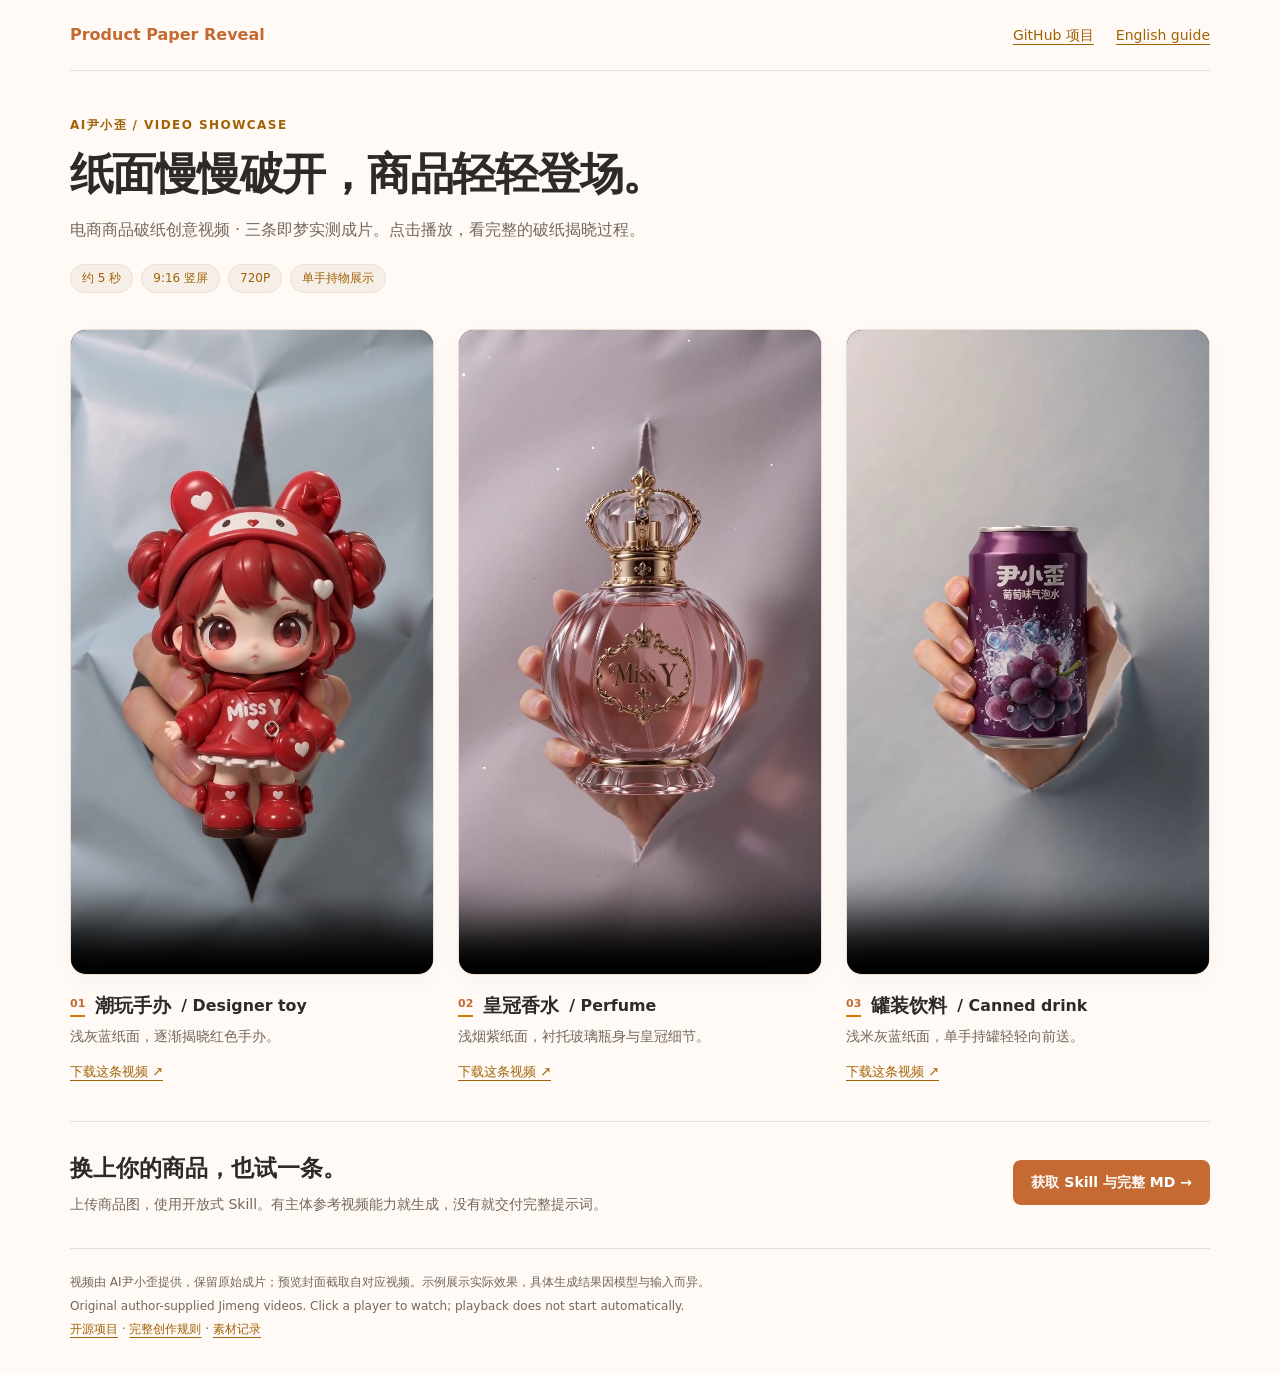
==== index.html @ 09f2bf56 "Add playable product video gallery on GitHub Pages" ====
<!doctype html>
<html lang="zh-CN">
<head>
  <meta charset="utf-8">
  <meta name="viewport" content="width=device-width, initial-scale=1">
  <meta name="description" content="电商商品破纸创意视频：潮玩、香水、饮料三条即梦实测成片，点击直接播放。上传商品图即可使用开放式 Agent Skill。">
  <meta name="theme-color" content="#FFFaf5">
  <title>效果预览 · 电商商品破纸创意视频</title>
  <style>
    :root{color-scheme:light;--ink:#2F2A25;--muted:#75675b;--paper:#FFFaf5;--accent:#C46A32;--gold:#D97706;--deep:#A16207;--line:#EADFD4}
    *{box-sizing:border-box}body{margin:0;background:var(--paper);color:var(--ink);font-family:system-ui,-apple-system,"Segoe UI","Microsoft YaHei",sans-serif;line-height:1.65}
    a{color:var(--deep);text-underline-offset:4px}a:hover{color:var(--accent)}a:focus-visible,video:focus-visible{outline:3px solid var(--gold);outline-offset:5px}
    .wrap{width:min(1140px,calc(100% - 40px));margin:auto}.top{padding:22px 0;border-bottom:1px solid var(--line);display:flex;justify-content:space-between;gap:16px;align-items:center}.brand{font-weight:750;color:var(--accent);text-decoration:none}.top nav{display:flex;gap:22px;font-size:14px}
    header{padding:45px 0 28px}.eyebrow{font-size:12px;color:var(--deep);font-weight:750;letter-spacing:.12em;margin:0 0 10px}h1{font-size:clamp(28px,4vw,44px);line-height:1.25;letter-spacing:-.035em;margin:0 0 16px}header p{max-width:720px;margin:0;color:var(--muted)}.tags{display:flex;gap:8px;flex-wrap:wrap;margin-top:20px}.tags span{font-size:12px;padding:4px 11px;border:1px solid var(--line);border-radius:20px;color:var(--deep);background:#F6EFE8}
    .gallery{display:grid;grid-template-columns:repeat(3,minmax(0,1fr));gap:24px;padding:8px 0 36px}.card{min-width:0;scroll-margin-top:24px}.media{background:#e8e0d9;overflow:hidden;border-radius:16px;border:1px solid var(--line);box-shadow:0 6px 24px #2f2a2508}video{display:block;width:100%;aspect-ratio:9/16;object-fit:contain;background:#201d1a}h2{font-size:19px;margin:15px 0 4px;display:flex;align-items:center;gap:10px}.number{font-size:11px;color:var(--accent);font-weight:700;border-bottom:2px solid var(--gold);padding-bottom:2px}.card p{font-size:14px;color:var(--muted);margin:0 0 10px}.download{font-size:13px}.start{border-top:1px solid var(--line);padding:28px 0 32px;display:flex;align-items:center;justify-content:space-between;gap:24px}.start h2{margin:0 0 5px;font-size:23px}.start p{margin:0;color:var(--muted);font-size:14px}.button{display:inline-block;flex-shrink:0;padding:11px 18px;background:var(--accent);color:white;border-radius:8px;text-decoration:none;font-size:14px;font-weight:650}.button:hover{background:#a85225;color:white}footer{border-top:1px solid var(--line);padding:20px 0 30px;color:var(--muted);font-size:12px}footer p{margin:4px 0}
    @media(max-width:760px){.gallery{grid-template-columns:1fr;max-width:420px;margin:auto;gap:32px}.wrap{width:calc(100% - 32px)}header{padding-top:30px}.top{align-items:flex-start}.top nav{gap:12px;font-size:12px}.brand{font-size:14px}.start{align-items:flex-start;flex-direction:column}.card{scroll-margin-top:16px}}
    @media(prefers-reduced-motion:reduce){*{scroll-behavior:auto!important}}
  </style>
</head>
<body>
  <div class="wrap">
    <div class="top">
      <a class="brand" href="https://github.com/yinxiaowai/ecommerce-paper-reveal-video">Product Paper Reveal</a>
      <nav aria-label="项目导航"><a href="https://github.com/yinxiaowai/ecommerce-paper-reveal-video">GitHub 项目</a><a href="https://github.com/yinxiaowai/ecommerce-paper-reveal-video/blob/main/README_EN.md" lang="en">English guide</a></nav>
    </div>
    <header>
      <p class="eyebrow">AI尹小歪 / VIDEO SHOWCASE</p>
      <h1>纸面慢慢破开，商品轻轻登场。</h1>
      <p>电商商品破纸创意视频 · 三条即梦实测成片。点击播放，看完整的破纸揭晓过程。</p>
      <div class="tags" aria-label="视频规格"><span>约 5 秒</span><span>9:16 竖屏</span><span>720P</span><span>单手持物展示</span></div>
    </header>
    <main>
      <div class="gallery" aria-label="视频效果预览">
        <article class="card" id="video-01">
          <div class="media"><video controls playsinline preload="metadata" poster="assets/images/video-01-poster.jpg" aria-label="潮玩手办破纸展示视频"><source src="assets/videos/video-01.mp4" type="video/mp4">浏览器暂不支持视频播放，<a href="assets/videos/video-01.mp4">下载视频</a>。</video></div>
          <h2><span class="number">01</span>潮玩手办 <small lang="en">/ Designer toy</small></h2>
          <p>浅灰蓝纸面，逐渐揭晓红色手办。</p>
          <a class="download" href="assets/videos/video-01.mp4" download>下载这条视频 ↗</a>
        </article>
        <article class="card" id="video-02">
          <div class="media"><video controls playsinline preload="metadata" poster="assets/images/video-02-poster.jpg" aria-label="皇冠香水破纸展示视频"><source src="assets/videos/video-02.mp4" type="video/mp4">浏览器暂不支持视频播放，<a href="assets/videos/video-02.mp4">下载视频</a>。</video></div>
          <h2><span class="number">02</span>皇冠香水 <small lang="en">/ Perfume</small></h2>
          <p>浅烟紫纸面，衬托玻璃瓶身与皇冠细节。</p>
          <a class="download" href="assets/videos/video-02.mp4" download>下载这条视频 ↗</a>
        </article>
        <article class="card" id="video-03">
          <div class="media"><video controls playsinline preload="metadata" poster="assets/images/video-03-poster.jpg" aria-label="罐装饮料破纸展示视频"><source src="assets/videos/video-03.mp4" type="video/mp4">浏览器暂不支持视频播放，<a href="assets/videos/video-03.mp4">下载视频</a>。</video></div>
          <h2><span class="number">03</span>罐装饮料 <small lang="en">/ Canned drink</small></h2>
          <p>浅米灰蓝纸面，单手持罐轻轻向前送。</p>
          <a class="download" href="assets/videos/video-03.mp4" download>下载这条视频 ↗</a>
        </article>
      </div>
      <section class="start" aria-labelledby="start-title">
        <div><h2 id="start-title">换上你的商品，也试一条。</h2><p>上传商品图，使用开放式 Skill。有主体参考视频能力就生成，没有就交付完整提示词。</p></div>
        <a class="button" href="https://github.com/yinxiaowai/ecommerce-paper-reveal-video#方法一安装为-skill">获取 Skill 与完整 MD →</a>
      </section>
    </main>
    <footer>
      <p>视频由 AI尹小歪提供，保留原始成片；预览封面截取自对应视频。示例展示实际效果，具体生成结果因模型与输入而异。</p>
      <p lang="en">Original author-supplied Jimeng videos. Click a player to watch; playback does not start automatically.</p>
      <p><a href="https://github.com/yinxiaowai/ecommerce-paper-reveal-video">开源项目</a> · <a href="https://github.com/yinxiaowai/ecommerce-paper-reveal-video/blob/v1.0.0/references/paper-reveal-prompt.zh-CN.md">完整创作规则</a> · <a href="assets/videos/manifest.json">素材记录</a></p>
    </footer>
  </div>
  <script>
    // Keep audio from separate previews from overlapping.
    document.querySelectorAll('video').forEach(player => {
      player.addEventListener('play', () => {
        document.querySelectorAll('video').forEach(other => { if (other !== player) other.pause(); });
      });
    });
  </script>
</body>
</html>
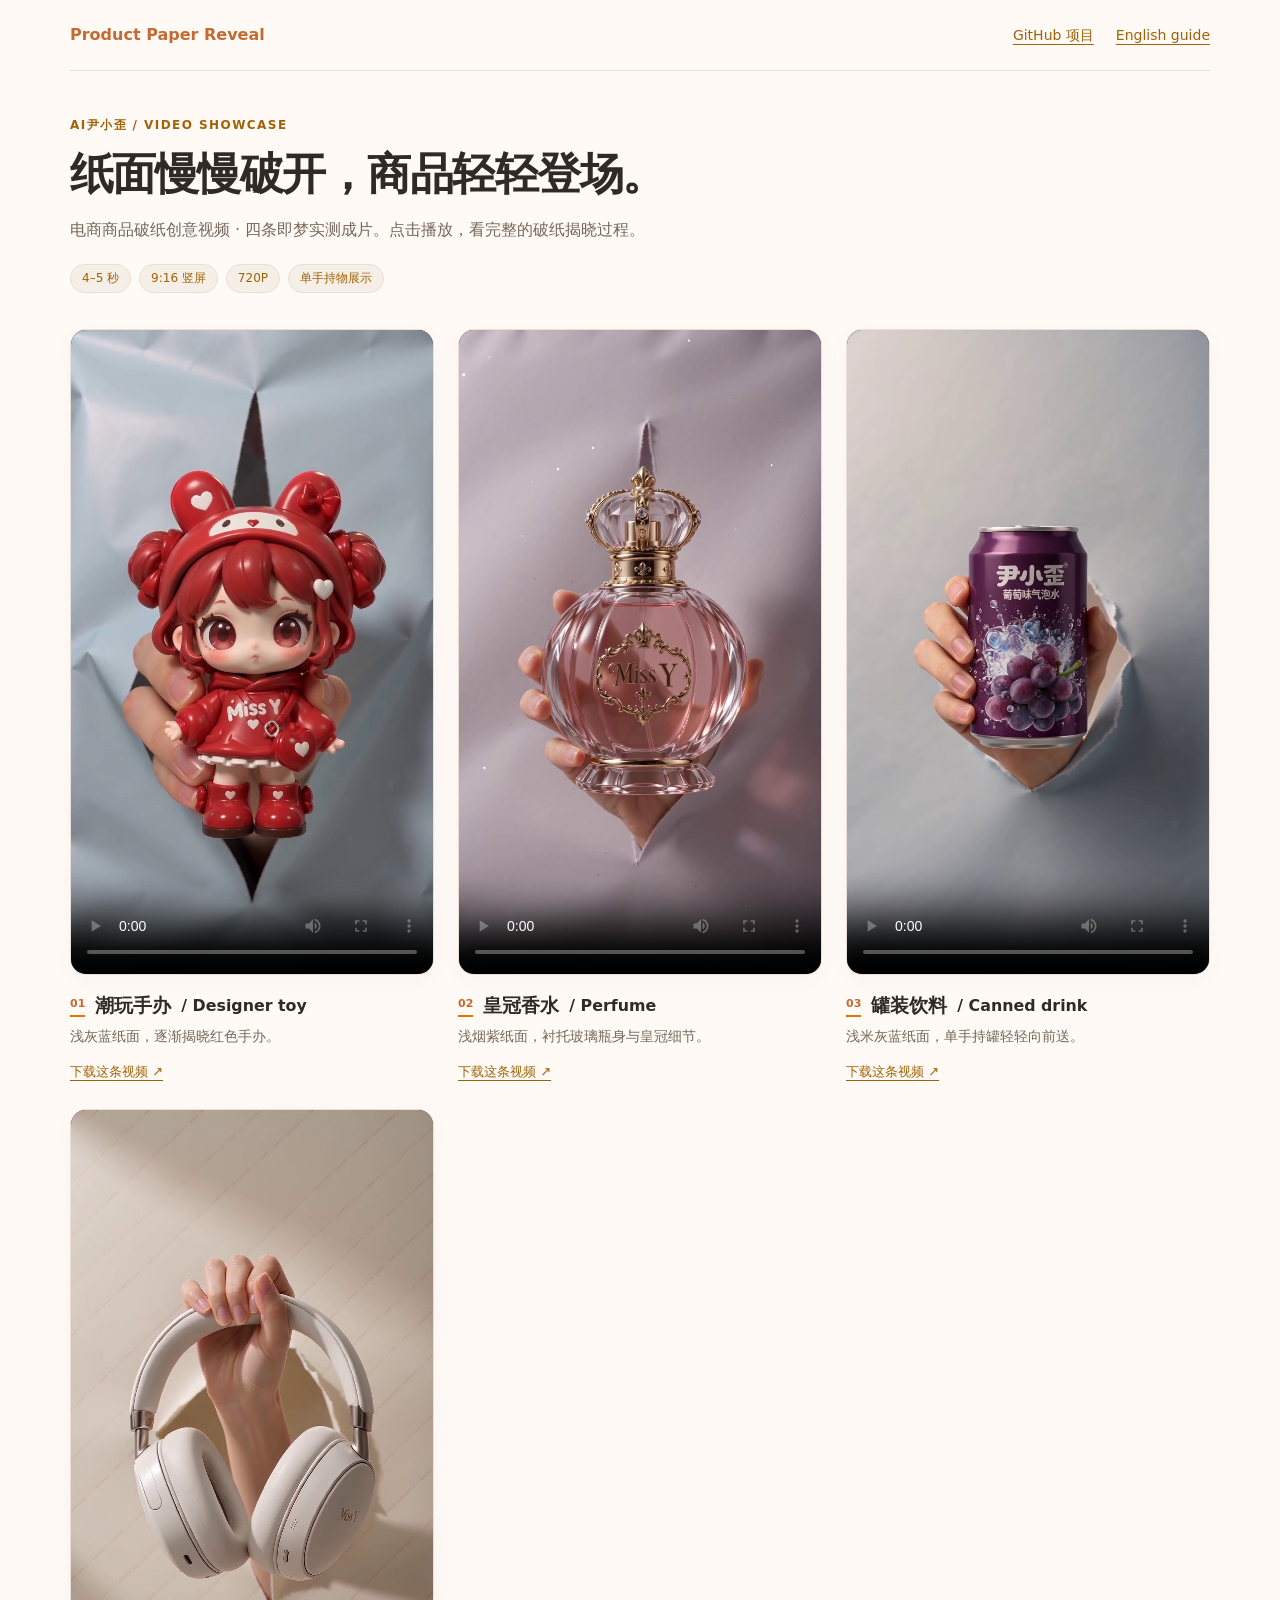
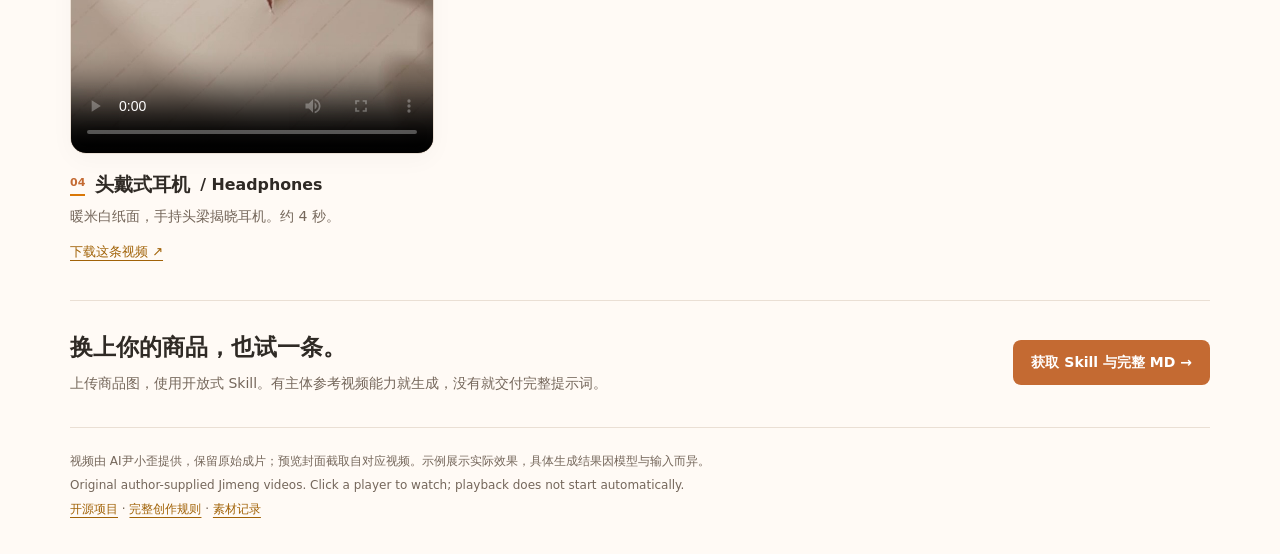
==== commit 0e6f252c: "Add headphone paper reveal video preview" ====
--- a/index.html
+++ b/index.html
@@ -3,7 +3,7 @@
 <head>
   <meta charset="utf-8">
   <meta name="viewport" content="width=device-width, initial-scale=1">
-  <meta name="description" content="电商商品破纸创意视频：潮玩、香水、饮料三条即梦实测成片，点击直接播放。上传商品图即可使用开放式 Agent Skill。">
+  <meta name="description" content="电商商品破纸创意视频：潮玩、香水、饮料、耳机四条即梦实测成片，点击直接播放。上传商品图即可使用开放式 Agent Skill。">
   <meta name="theme-color" content="#FFFaf5">
   <title>效果预览 · 电商商品破纸创意视频</title>
   <style>
@@ -26,8 +26,8 @@
     <header>
       <p class="eyebrow">AI尹小歪 / VIDEO SHOWCASE</p>
       <h1>纸面慢慢破开，商品轻轻登场。</h1>
-      <p>电商商品破纸创意视频 · 三条即梦实测成片。点击播放，看完整的破纸揭晓过程。</p>
-      <div class="tags" aria-label="视频规格"><span>约 5 秒</span><span>9:16 竖屏</span><span>720P</span><span>单手持物展示</span></div>
+      <p>电商商品破纸创意视频 · 四条即梦实测成片。点击播放，看完整的破纸揭晓过程。</p>
+      <div class="tags" aria-label="视频规格"><span>4–5 秒</span><span>9:16 竖屏</span><span>720P</span><span>单手持物展示</span></div>
     </header>
     <main>
       <div class="gallery" aria-label="视频效果预览">
@@ -48,6 +48,12 @@
           <h2><span class="number">03</span>罐装饮料 <small lang="en">/ Canned drink</small></h2>
           <p>浅米灰蓝纸面，单手持罐轻轻向前送。</p>
           <a class="download" href="assets/videos/video-03.mp4" download>下载这条视频 ↗</a>
+        </article>
+        <article class="card" id="video-04">
+          <div class="media"><video controls playsinline preload="metadata" poster="assets/images/video-04-poster.jpg" aria-label="头戴式耳机破纸展示视频"><source src="assets/videos/video-04.mp4" type="video/mp4">浏览器暂不支持视频播放，<a href="assets/videos/video-04.mp4">下载视频</a>。</video></div>
+          <h2><span class="number">04</span>头戴式耳机 <small lang="en">/ Headphones</small></h2>
+          <p>暖米白纸面，手持头梁揭晓耳机。约 4 秒。</p>
+          <a class="download" href="assets/videos/video-04.mp4" download>下载这条视频 ↗</a>
         </article>
       </div>
       <section class="start" aria-labelledby="start-title">
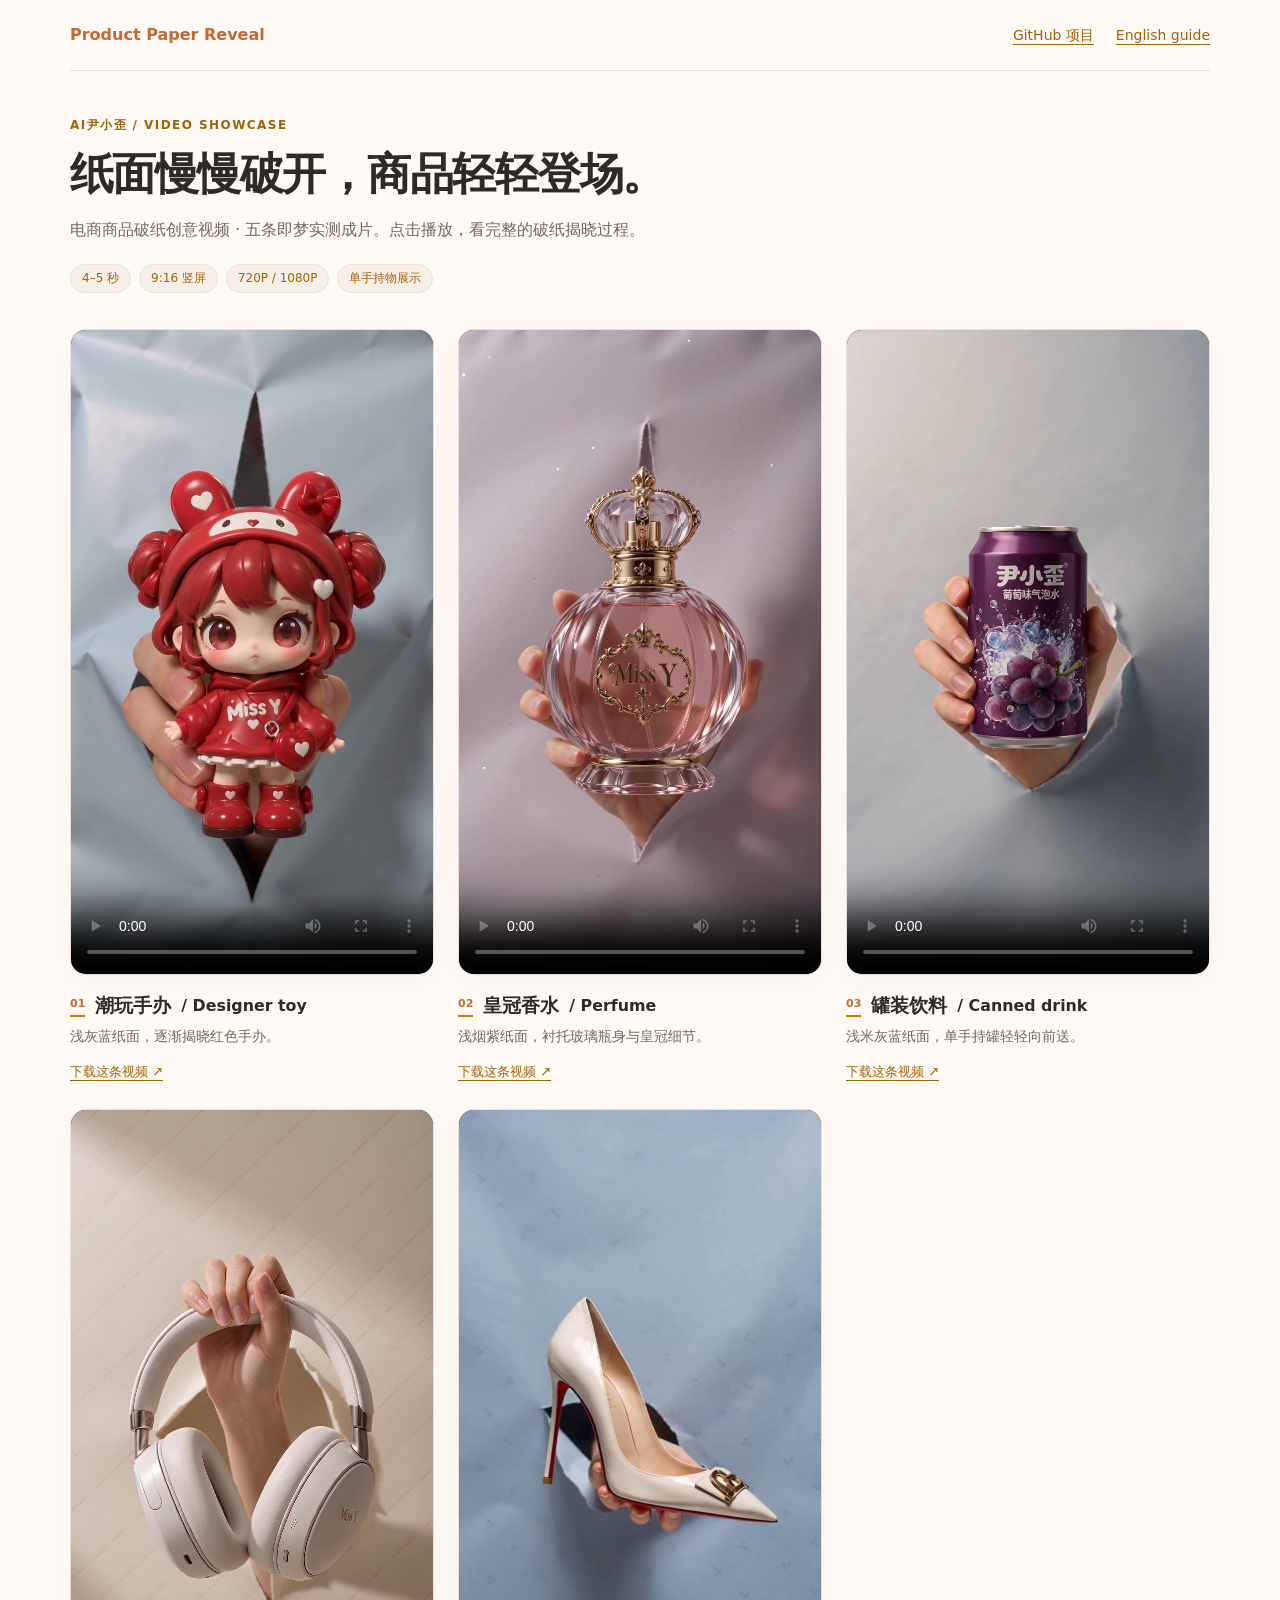
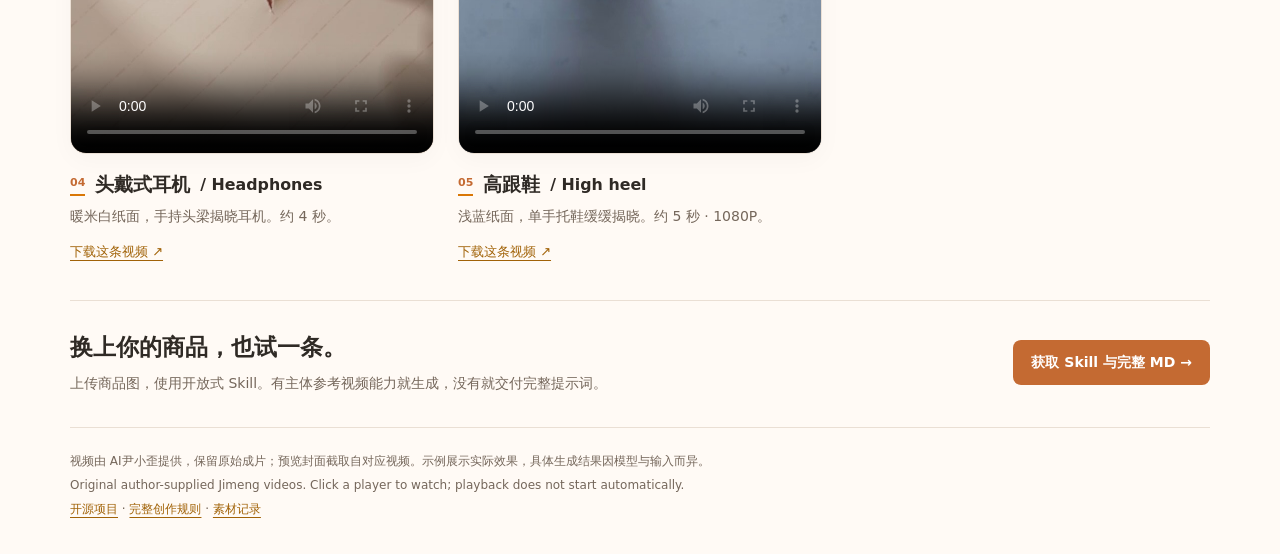
==== commit 2b986e9b: "Add high heel paper reveal video preview" ====
--- a/index.html
+++ b/index.html
@@ -3,7 +3,7 @@
 <head>
   <meta charset="utf-8">
   <meta name="viewport" content="width=device-width, initial-scale=1">
-  <meta name="description" content="电商商品破纸创意视频：潮玩、香水、饮料、耳机四条即梦实测成片，点击直接播放。上传商品图即可使用开放式 Agent Skill。">
+  <meta name="description" content="电商商品破纸创意视频：潮玩、香水、饮料、耳机、高跟鞋五条实测成片，点击直接播放。上传商品图即可使用开放式 Agent Skill。">
   <meta name="theme-color" content="#FFFaf5">
   <title>效果预览 · 电商商品破纸创意视频</title>
   <style>
@@ -26,8 +26,8 @@
     <header>
       <p class="eyebrow">AI尹小歪 / VIDEO SHOWCASE</p>
       <h1>纸面慢慢破开，商品轻轻登场。</h1>
-      <p>电商商品破纸创意视频 · 四条即梦实测成片。点击播放，看完整的破纸揭晓过程。</p>
-      <div class="tags" aria-label="视频规格"><span>4–5 秒</span><span>9:16 竖屏</span><span>720P</span><span>单手持物展示</span></div>
+      <p>电商商品破纸创意视频 · 五条即梦实测成片。点击播放，看完整的破纸揭晓过程。</p>
+      <div class="tags" aria-label="视频规格"><span>4–5 秒</span><span>9:16 竖屏</span><span>720P / 1080P</span><span>单手持物展示</span></div>
     </header>
     <main>
       <div class="gallery" aria-label="视频效果预览">
@@ -55,6 +55,12 @@
           <p>暖米白纸面，手持头梁揭晓耳机。约 4 秒。</p>
           <a class="download" href="assets/videos/video-04.mp4" download>下载这条视频 ↗</a>
         </article>
+        <article class="card" id="video-05">
+          <div class="media"><video controls playsinline preload="metadata" poster="assets/images/video-05-poster.jpg" aria-label="高跟鞋破纸展示视频"><source src="assets/videos/video-05.mp4" type="video/mp4">浏览器暂不支持视频播放，<a href="assets/videos/video-05.mp4">下载视频</a>。</video></div>
+          <h2><span class="number">05</span>高跟鞋 <small lang="en">/ High heel</small></h2>
+          <p>浅蓝纸面，单手托鞋缓缓揭晓。约 5 秒 · 1080P。</p>
+          <a class="download" href="assets/videos/video-05.mp4" download>下载这条视频 ↗</a>
+        </article>
       </div>
       <section class="start" aria-labelledby="start-title">
         <div><h2 id="start-title">换上你的商品，也试一条。</h2><p>上传商品图，使用开放式 Skill。有主体参考视频能力就生成，没有就交付完整提示词。</p></div>
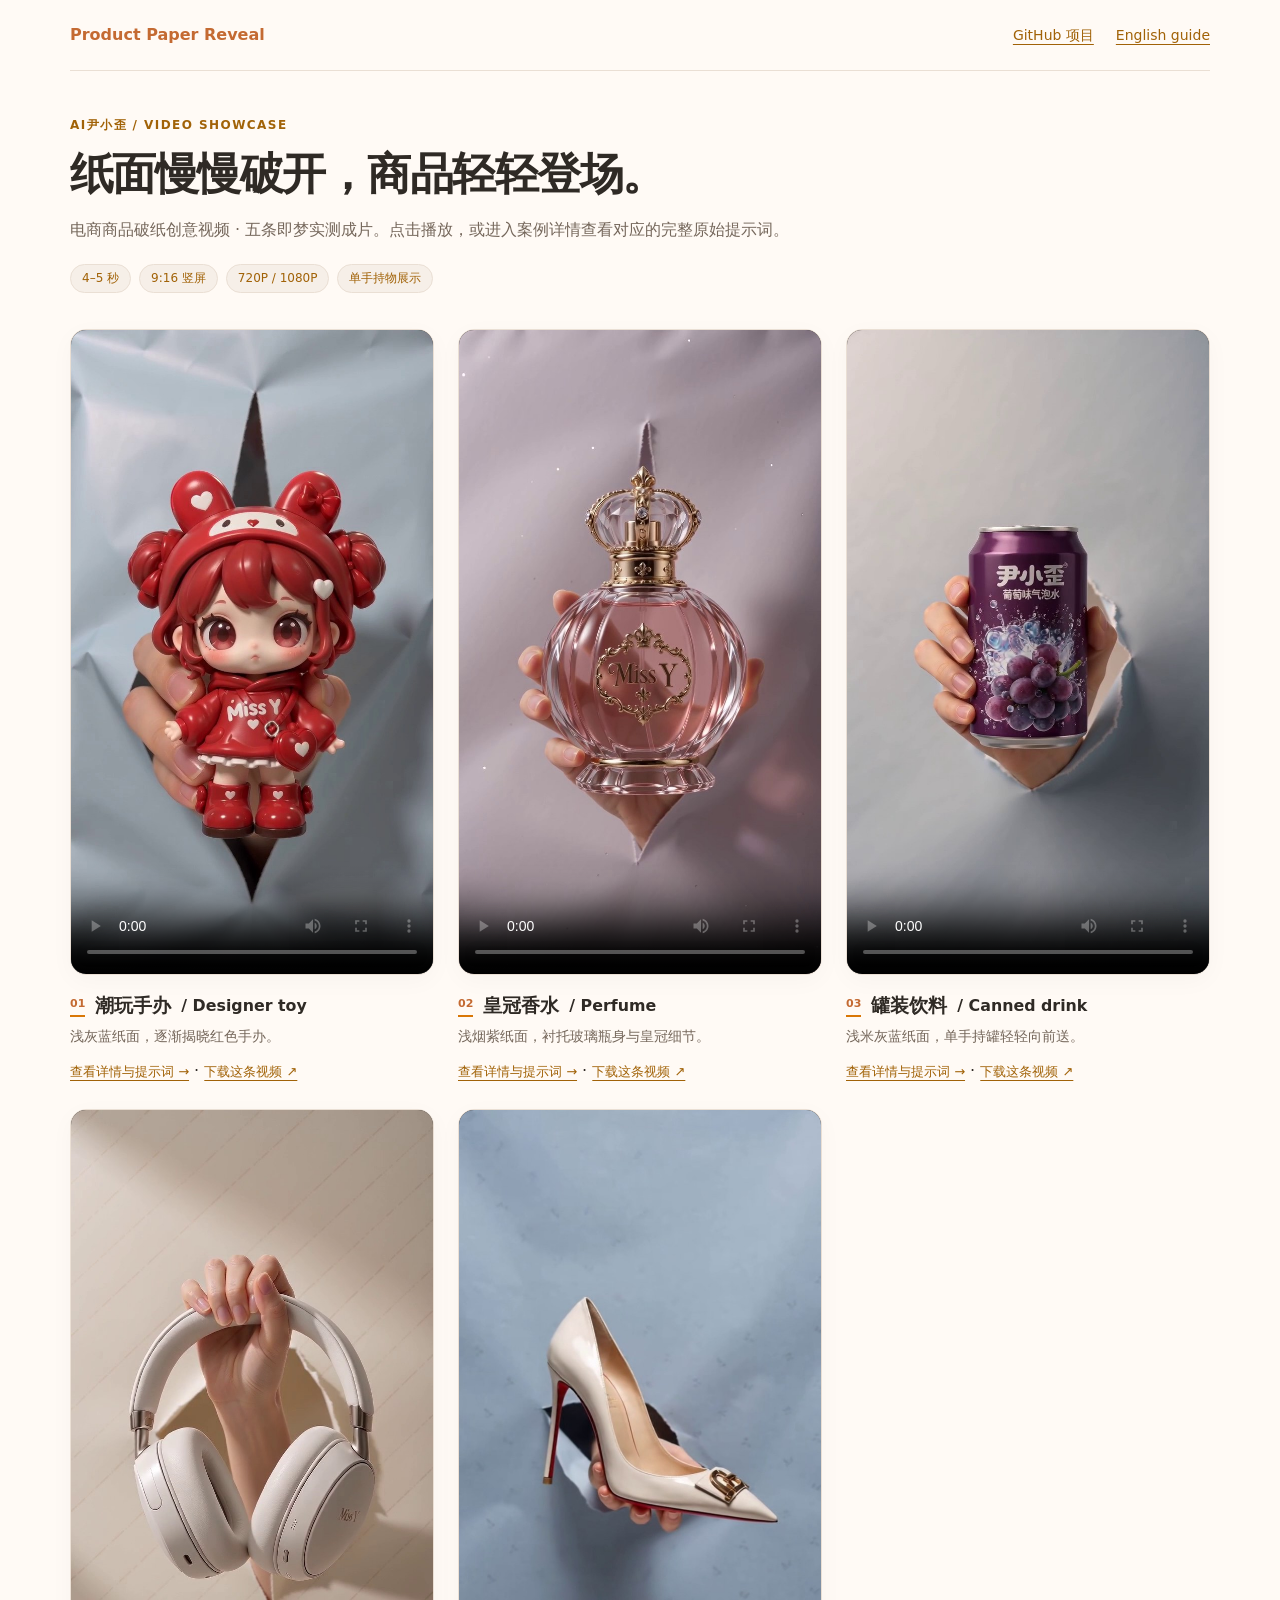
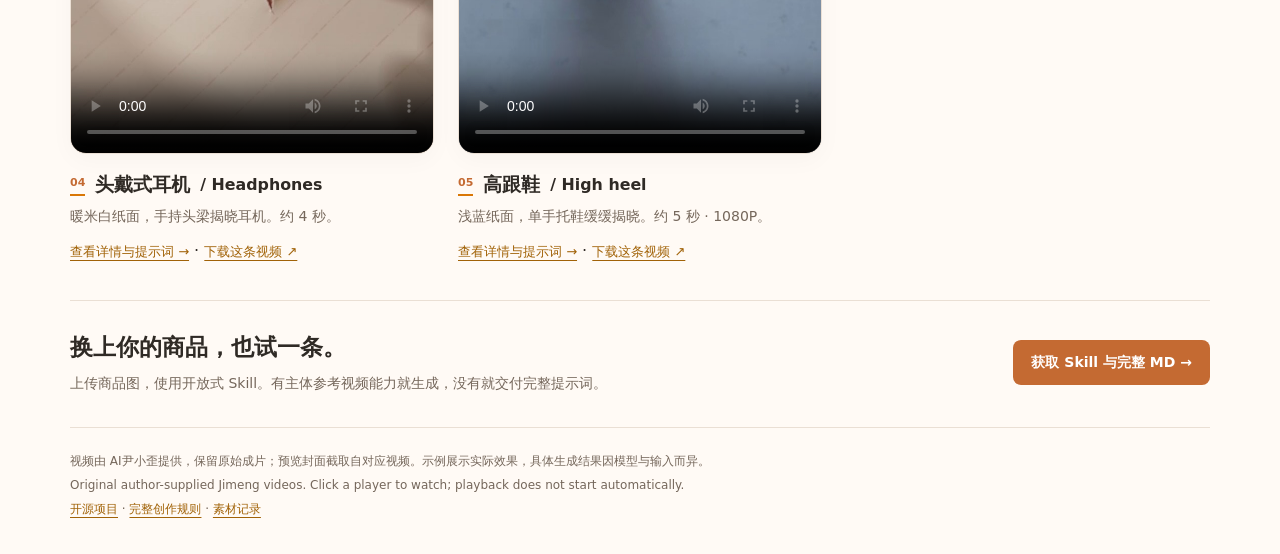
==== commit 4d292031: "Add case detail pages with original video prompts and copy controls" ====
--- a/index.html
+++ b/index.html
@@ -26,7 +26,7 @@
     <header>
       <p class="eyebrow">AI尹小歪 / VIDEO SHOWCASE</p>
       <h1>纸面慢慢破开，商品轻轻登场。</h1>
-      <p>电商商品破纸创意视频 · 五条即梦实测成片。点击播放，看完整的破纸揭晓过程。</p>
+      <p>电商商品破纸创意视频 · 五条即梦实测成片。点击播放，或进入案例详情查看对应的完整原始提示词。</p>
       <div class="tags" aria-label="视频规格"><span>4–5 秒</span><span>9:16 竖屏</span><span>720P / 1080P</span><span>单手持物展示</span></div>
     </header>
     <main>
@@ -35,31 +35,31 @@
           <div class="media"><video controls playsinline preload="metadata" poster="assets/images/video-01-poster.jpg" aria-label="潮玩手办破纸展示视频"><source src="assets/videos/video-01.mp4" type="video/mp4">浏览器暂不支持视频播放，<a href="assets/videos/video-01.mp4">下载视频</a>。</video></div>
           <h2><span class="number">01</span>潮玩手办 <small lang="en">/ Designer toy</small></h2>
           <p>浅灰蓝纸面，逐渐揭晓红色手办。</p>
-          <a class="download" href="assets/videos/video-01.mp4" download>下载这条视频 ↗</a>
+          <a class="download" href="cases/video-01.html">查看详情与提示词 →</a> · <a class="download" href="assets/videos/video-01.mp4" download>下载这条视频 ↗</a>
         </article>
         <article class="card" id="video-02">
           <div class="media"><video controls playsinline preload="metadata" poster="assets/images/video-02-poster.jpg" aria-label="皇冠香水破纸展示视频"><source src="assets/videos/video-02.mp4" type="video/mp4">浏览器暂不支持视频播放，<a href="assets/videos/video-02.mp4">下载视频</a>。</video></div>
           <h2><span class="number">02</span>皇冠香水 <small lang="en">/ Perfume</small></h2>
           <p>浅烟紫纸面，衬托玻璃瓶身与皇冠细节。</p>
-          <a class="download" href="assets/videos/video-02.mp4" download>下载这条视频 ↗</a>
+          <a class="download" href="cases/video-02.html">查看详情与提示词 →</a> · <a class="download" href="assets/videos/video-02.mp4" download>下载这条视频 ↗</a>
         </article>
         <article class="card" id="video-03">
           <div class="media"><video controls playsinline preload="metadata" poster="assets/images/video-03-poster.jpg" aria-label="罐装饮料破纸展示视频"><source src="assets/videos/video-03.mp4" type="video/mp4">浏览器暂不支持视频播放，<a href="assets/videos/video-03.mp4">下载视频</a>。</video></div>
           <h2><span class="number">03</span>罐装饮料 <small lang="en">/ Canned drink</small></h2>
           <p>浅米灰蓝纸面，单手持罐轻轻向前送。</p>
-          <a class="download" href="assets/videos/video-03.mp4" download>下载这条视频 ↗</a>
+          <a class="download" href="cases/video-03.html">查看详情与提示词 →</a> · <a class="download" href="assets/videos/video-03.mp4" download>下载这条视频 ↗</a>
         </article>
         <article class="card" id="video-04">
           <div class="media"><video controls playsinline preload="metadata" poster="assets/images/video-04-poster.jpg" aria-label="头戴式耳机破纸展示视频"><source src="assets/videos/video-04.mp4" type="video/mp4">浏览器暂不支持视频播放，<a href="assets/videos/video-04.mp4">下载视频</a>。</video></div>
           <h2><span class="number">04</span>头戴式耳机 <small lang="en">/ Headphones</small></h2>
           <p>暖米白纸面，手持头梁揭晓耳机。约 4 秒。</p>
-          <a class="download" href="assets/videos/video-04.mp4" download>下载这条视频 ↗</a>
+          <a class="download" href="cases/video-04.html">查看详情与提示词 →</a> · <a class="download" href="assets/videos/video-04.mp4" download>下载这条视频 ↗</a>
         </article>
         <article class="card" id="video-05">
           <div class="media"><video controls playsinline preload="metadata" poster="assets/images/video-05-poster.jpg" aria-label="高跟鞋破纸展示视频"><source src="assets/videos/video-05.mp4" type="video/mp4">浏览器暂不支持视频播放，<a href="assets/videos/video-05.mp4">下载视频</a>。</video></div>
           <h2><span class="number">05</span>高跟鞋 <small lang="en">/ High heel</small></h2>
           <p>浅蓝纸面，单手托鞋缓缓揭晓。约 5 秒 · 1080P。</p>
-          <a class="download" href="assets/videos/video-05.mp4" download>下载这条视频 ↗</a>
+          <a class="download" href="cases/video-05.html">查看详情与提示词 →</a> · <a class="download" href="assets/videos/video-05.mp4" download>下载这条视频 ↗</a>
         </article>
       </div>
       <section class="start" aria-labelledby="start-title">
